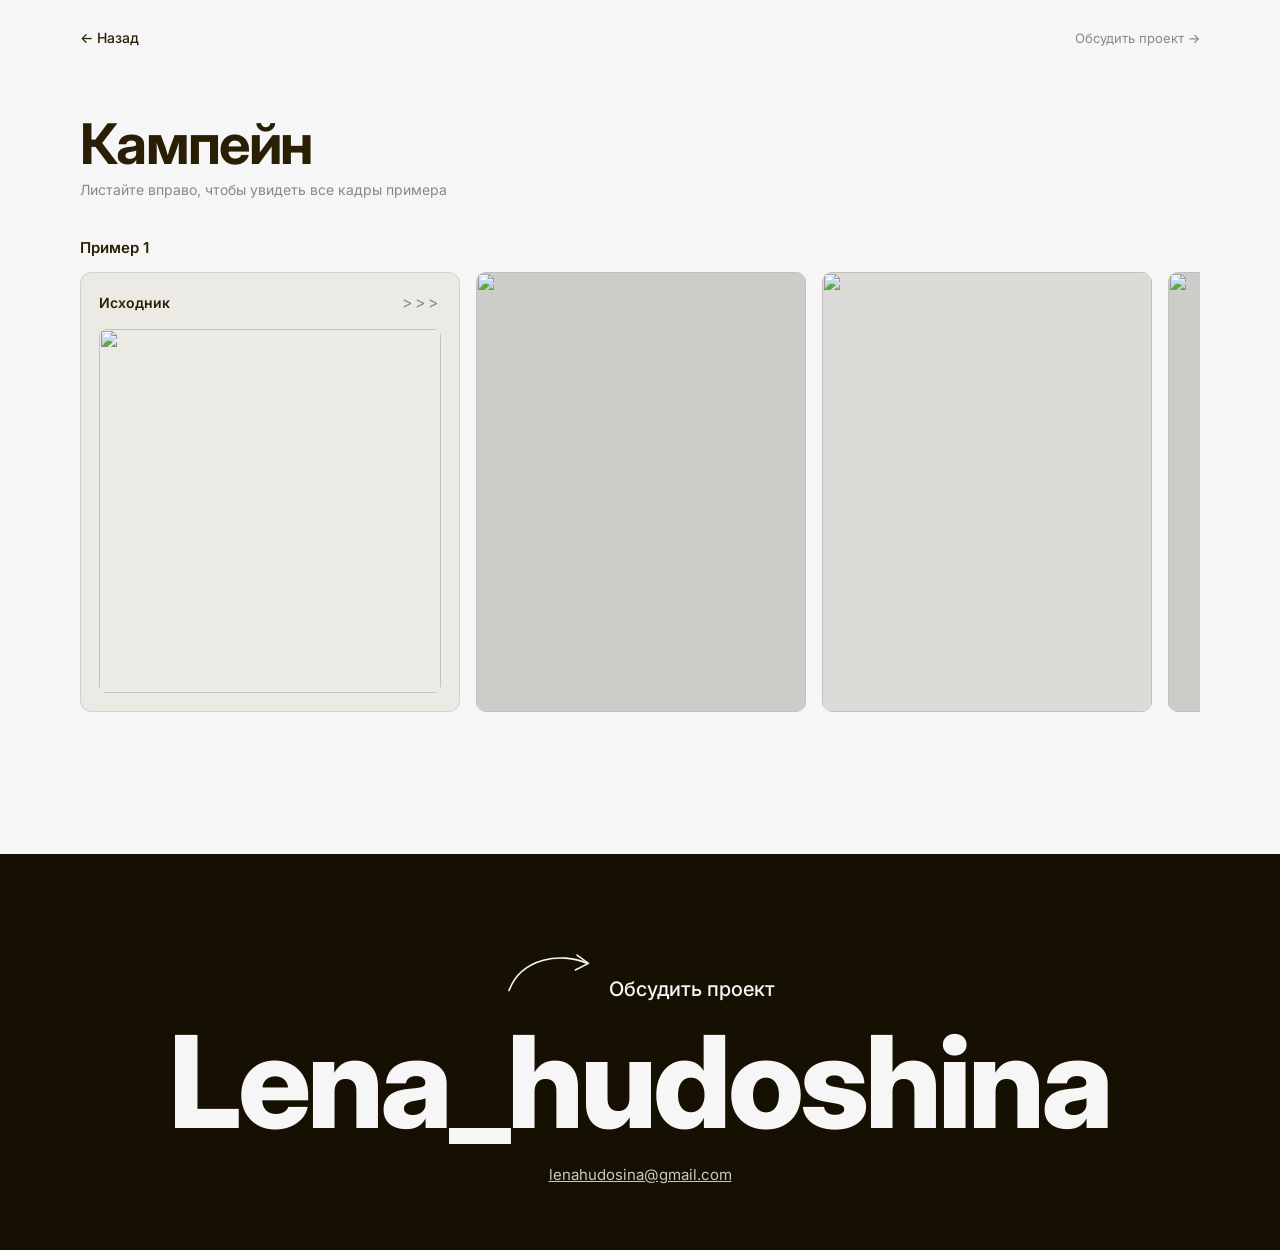
==== cases/campaign.html @ 888ae45e "Add files via upload" ====
<!DOCTYPE html>
<html lang="ru">
<head>
  <meta charset="UTF-8" />
  <meta name="viewport" content="width=device-width, initial-scale=1.0" />
  <title>Имиджевый Кампейн — Лена Худошина</title>
  <link rel="preconnect" href="https://fonts.googleapis.com" />
  <link rel="preconnect" href="https://fonts.gstatic.com" crossorigin />
  <link href="https://fonts.googleapis.com/css2?family=Inter:wght@400;500;600;700;800&display=swap" rel="stylesheet" />
  <link rel="stylesheet" href="../styles.css" />
</head>
<body>
  <div class="wrap">
    <header class="site-header">
      <a class="back" href="../index.html">← Назад</a>
      <a href="https://t.me/lena_hudoshinaa" target="_blank" rel="noopener" class="nav-link">Обсудить<span class="np"> проект</span> <span class="arr">→</span></a>
    </header>

    <section class="case">
      <h1 class="case-title">Кампейн</h1>
      <p class="case-sub">Листайте вправо, чтобы увидеть все кадры примера</p>

      <div class="example">
        <p class="example-name">Пример 1</p>
        <div class="scroll-row">
          <div class="preview-card">
            <div class="pv-top"><span class="pv-label">Исходник</span><span class="pv-hint">&gt;&gt;&gt;</span></div>
            <div class="pv-img"><img src="../images/cases/campaign/ex1-source.jpg" alt="" /></div>
          </div>
          <div class="shot"><img src="../images/cases/campaign/ex1-1.jpg" alt="" /></div>
          <div class="shot"><img src="../images/cases/campaign/ex1-2.jpg" alt="" /></div>
          <div class="shot"><img src="../images/cases/campaign/ex1-3.jpg" alt="" /></div>
          <div class="shot"><img src="../images/cases/campaign/ex1-4.jpg" alt="" /></div>
          <div class="shot"><img src="../images/cases/campaign/ex1-5.jpg" alt="" /></div>
          <div class="shot"><img src="../images/cases/campaign/ex1-6.jpg" alt="" /></div>
        </div>
      </div>
    </section>
  </div>

  <footer class="cta" id="cta">
    <div class="cta-inner">
      <div class="cta-top">
        <svg class="cta-arrow" viewBox="0 0 110 70" fill="none" aria-hidden="true">
          <path d="M5 55 C 20 15, 70 8, 100 22" stroke="currentColor" stroke-width="2" stroke-linecap="round"/>
          <path d="M88 12 L102 22 L86 30" stroke="currentColor" stroke-width="2" stroke-linecap="round" stroke-linejoin="round"/>
        </svg>
        <a href="https://t.me/lena_hudoshinaa" target="_blank" rel="noopener" class="cta-text">Обсудить проект</a>
      </div>
      <div class="wordmark">Lena_hudoshina</div>
      <a href="mailto:lenahudosina@gmail.com" class="cta-mail">lenahudosina@gmail.com</a>
    </div>
  </footer>
</body>
</html>
---- styles.css ----
:root{
  --bg:#F6F6F6;
  --ink:#2A1E05;
  --muted:#8C8780;
  --accent:#161002;
  --cream:#F6F6F6;
  --ph:#DCDAD7;
  --ph2:#CECCC9;
  --maxw:1200px;
}

*{box-sizing:border-box;margin:0;padding:0;}
html{scroll-behavior:smooth;}
body{
  background:var(--bg);
  color:var(--ink);
  font-family:"Inter",-apple-system,BlinkMacSystemFont,"Segoe UI",Helvetica,Arial,sans-serif;
  -webkit-font-smoothing:antialiased;
  line-height:1.45;
}
img{display:block;width:100%;height:100%;object-fit:cover;}
a{color:inherit;text-decoration:none;}
.arr{font-weight:500;}

.wrap{max-width:var(--maxw);margin:0 auto;padding:0 40px;}

/* Header */
.site-header{
  display:flex;justify-content:space-between;align-items:center;
  padding:28px 0;font-size:14px;
}
.logo{font-weight:500;letter-spacing:.02em;}
.nav-link{font-size:13px;color:var(--muted);}

/* Hero */
.hero{
  display:grid;grid-template-columns:1fr 1fr;gap:0 40px;
  grid-template-areas:
    "title media"
    "sub   media"
    "btn   media";
  grid-template-rows:auto auto 1fr;
  align-items:start;padding:24px 0 90px;
}
.hero-title{
  grid-area:title;
  font-size:clamp(40px,6vw,76px);
  font-weight:700;line-height:.9;letter-spacing:-.04em;
  margin-bottom:48px;
}
.hero-media{grid-area:media;}
.hero-sub{
  grid-area:sub;
  font-size:15px;color:var(--ink);margin-bottom:34px;line-height:1.18;letter-spacing:-.01em;
}
.btn{grid-area:btn;align-self:start;}
.btn{
  display:flex;align-items:stretch;gap:8px;
  background:var(--accent);
  padding:8px;border-radius:10px;min-width:340px;
}
.btn-label{
  flex:1;display:flex;align-items:center;justify-content:center;
  color:var(--cream);font-size:18px;font-weight:500;padding:16px;
}
.btn-arrow{
  flex:0 0 auto;width:64px;
  display:flex;align-items:center;justify-content:center;
  background:var(--cream);color:var(--ink);
  font-size:20px;border-radius:7px;
}

.hero-media{position:relative;align-self:stretch;min-height:420px;}
.hero-main{
  position:absolute;right:0;top:0;width:62%;height:100%;
  border-radius:10px;
}
.source{
  position:absolute;left:0;top:34%;width:34%;
}
.source img{aspect-ratio:5/4;border-radius:10px;}
.source figcaption{font-size:12px;color:var(--muted);margin-top:8px;}
.hero-arrow{
  position:absolute;left:28%;top:52%;width:120px;height:90px;color:var(--ink);
}

/* decorative corner brackets */
.bracket{position:absolute;width:34px;height:34px;pointer-events:none;}
.bracket-tr{right:-10px;top:-10px;border-top:2px solid var(--ink);border-right:2px solid var(--ink);}
.bracket-bl{left:-10px;bottom:-10px;border-bottom:2px solid var(--ink);border-left:2px solid var(--ink);}
.bracket-tl{left:-10px;top:-10px;border-top:2px solid var(--ink);border-left:2px solid var(--ink);}
.bracket-br{right:-10px;bottom:-10px;border-bottom:2px solid var(--ink);border-right:2px solid var(--ink);}

/* Section heads */
.section-title{font-size:clamp(26px,3vw,34px);font-weight:700;letter-spacing:-.01em;}
.section-note{font-size:13px;color:var(--muted);margin-top:6px;}

/* Works */
.works{padding:30px 0 80px;border-top:1px solid rgba(0,0,0,.12);}
.works-grid{
  display:grid;grid-template-columns:1fr 1fr;gap:42px 36px;margin-top:40px;
}
.card-img{display:block;width:100%;aspect-ratio:4/3;background:var(--ph);border-radius:8px;overflow:hidden;}
.card:nth-child(even) .card-img{background:var(--ph2);}
.card-foot{display:flex;justify-content:space-between;align-items:center;margin-top:14px;}
.card-name{font-size:16px;font-weight:600;}
.card-link{font-size:12px;color:var(--muted);}

/* Why */
.why{
  display:grid;grid-template-columns:1.15fr .85fr;gap:60px;
  padding:60px 0 90px;align-items:start;
}
.why-list .section-title{margin-bottom:0;padding-bottom:18px;border-bottom:1px solid rgba(0,0,0,.18);}
.reason{padding:22px 0 8px;border-bottom:1px solid rgba(0,0,0,.18);}
.reason .num{font-size:11px;color:var(--muted);display:block;margin-bottom:6px;}
.reason h3{font-size:19px;font-weight:600;margin-bottom:8px;}
.reason p{font-size:14px;color:var(--ink);max-width:420px;line-height:1.31;letter-spacing:-.01em;}
.why-media{position:relative;}
.why-media img{aspect-ratio:3/4;border-radius:10px;}

/* CTA / footer — full bleed */
.cta{
  background:var(--accent);color:var(--cream);
  width:100%;padding:90px 0 64px;
}
.cta-inner{max-width:var(--maxw);margin:0 auto;padding:0 40px;text-align:center;}
.cta-top{display:flex;align-items:flex-end;justify-content:center;gap:14px;}
.cta-arrow{width:90px;height:60px;color:var(--cream);}
.cta-text{font-size:20px;font-weight:500;}
.wordmark{
  font-size:clamp(40px,11vw,128px);font-weight:800;letter-spacing:-.03em;
  line-height:1;margin-top:14px;white-space:nowrap;text-align:center;
}
.cta-mail{
  display:block;text-align:center;margin-top:18px;
  font-size:15px;color:var(--cream);opacity:.8;text-decoration:underline;
}

/* ===== Case pages ===== */
.back{font-size:14px;color:var(--ink);font-weight:500;}
.case{padding:24px 0 90px;}
.case-title{
  font-size:clamp(34px,5vw,56px);font-weight:700;letter-spacing:-.03em;
  line-height:1;margin:16px 0 8px;
}
.case-sub{font-size:14px;color:var(--muted);margin-bottom:36px;}

/* example = horizontal-scroll row; rows stack vertically */
.example{margin-bottom:40px;}
.example-name{font-size:15px;font-weight:600;margin-bottom:14px;}
.scroll-row{
  display:flex;gap:16px;overflow-x:auto;padding-bottom:12px;
  scroll-snap-type:x mandatory;-webkit-overflow-scrolling:touch;
  scrollbar-width:thin;
}
.scroll-row > *{flex:0 0 auto;scroll-snap-align:start;}
.scroll-row .shot{
  height:440px;aspect-ratio:3/4;background:var(--ph);
  border-radius:10px;overflow:hidden;
}
.scroll-row .shot:nth-child(even){background:var(--ph2);}
.scroll-row .shot.wide{aspect-ratio:864/588;}
.scroll-row .shot video{width:100%;height:100%;object-fit:cover;display:block;background:#000;}
.preview-card{
  position:relative;height:440px;width:380px;
  background:#ECEAE5;border:1px solid rgba(42,30,5,.12);
  border-radius:12px;padding:18px;display:flex;flex-direction:column;
}
.preview-card .pv-top{display:flex;justify-content:space-between;align-items:center;margin-bottom:14px;}
.preview-card .pv-label{font-size:14px;font-weight:600;color:var(--ink);}
.preview-card .pv-hint{font-size:16px;color:var(--muted);letter-spacing:2px;}
.preview-card .pv-img{flex:1;border-radius:8px;overflow:hidden;}
.case-actions{
  display:flex;align-items:center;gap:16px;margin-top:48px;flex-wrap:wrap;
}
.btn-ghost{
  display:inline-flex;align-items:center;gap:8px;
  border:1px solid rgba(42,30,5,.35);border-radius:10px;
  padding:18px 26px;font-size:16px;font-weight:500;color:var(--ink);
}
.case-actions .btn{min-width:300px;}

@media(max-width:760px){
  .case{padding:8px 0 56px;}
  .scroll-row .shot{height:340px;}
  .preview-card{height:340px;width:280px;padding:14px;}
  .case-actions{flex-direction:column;align-items:stretch;}
  .btn-ghost{justify-content:center;}
  .case-actions .btn{min-width:0;width:100%;}
}

/* Mobile — 1:1 with Figma (390px frame) */
@media(max-width:760px){
  .wrap{padding:0 24px;}
  .nav-link .np{display:none;}
  .nav-link{font-size:13px;}

  /* hero: title -> photo -> text -> button (DOM order) */
  .hero{display:flex;flex-direction:column;gap:0;padding:0 0 56px;}
  .hero-title{font-size:44px;line-height:.88;letter-spacing:-.055em;margin:0 0 28px;}
  /* hero composition — exact proportions from Figma (390px frame) */
  .hero-media{position:relative;width:100%;aspect-ratio:342/300;min-height:0;height:auto;margin-bottom:24px;}
  .hero-main{position:absolute;right:0;top:0;left:auto;width:68%;height:92%;border-radius:8px;}
  .source{position:absolute;left:0;top:38%;width:33%;}
  .source img{aspect-ratio:112/95;border-radius:8px;}
  .hero-arrow{left:26%;top:58%;width:64px;height:48px;}
  .hero-sub{margin:0 0 28px;font-size:15px;}
  .btn{min-width:0;width:100%;}

  .works{padding:24px 0 56px;}
  .works-grid{grid-template-columns:1fr;gap:30px;margin-top:24px;}
  .card-img{aspect-ratio:342/300;}
  .section-title{font-size:32px;}

  .why{grid-template-columns:1fr;gap:0;padding:40px 0 40px;}
  .why-media{max-width:none;margin-top:40px;}
  .why-media img{aspect-ratio:341/426;}

  .cta{padding:56px 0 44px;}
  .cta-inner{padding:0 16px;}
  .cta-arrow{width:60px;height:42px;}
  .cta-text{font-size:18px;}
  .wordmark{font-size:11vw;}
}
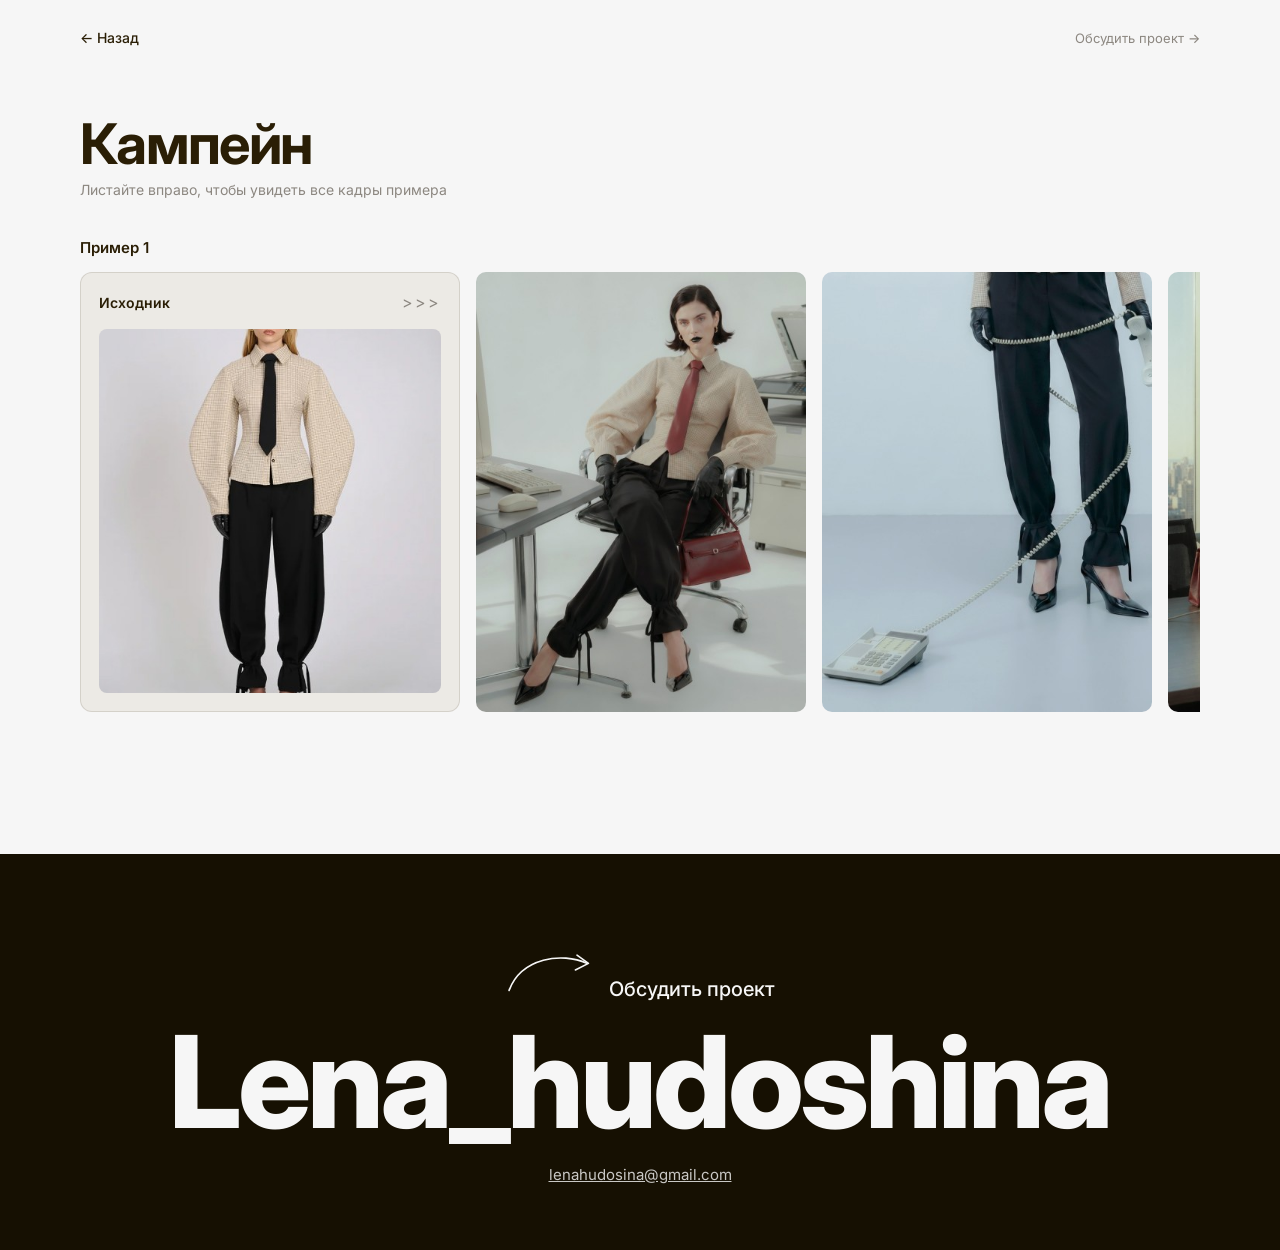
==== commit 8d78a510: "Update campaign.html" ====
--- a/cases/campaign.html
+++ b/cases/campaign.html
@@ -1,55 +1,55 @@
 <!DOCTYPE html>
 <html lang="ru">
 <head>
-  <meta charset="UTF-8" />
-  <meta name="viewport" content="width=device-width, initial-scale=1.0" />
-  <title>Имиджевый Кампейн — Лена Худошина</title>
-  <link rel="preconnect" href="https://fonts.googleapis.com" />
-  <link rel="preconnect" href="https://fonts.gstatic.com" crossorigin />
-  <link href="https://fonts.googleapis.com/css2?family=Inter:wght@400;500;600;700;800&display=swap" rel="stylesheet" />
-  <link rel="stylesheet" href="../styles.css" />
+<meta charset="UTF-8" />
+<meta name="viewport" content="width=device-width, initial-scale=1.0" />
+<title>Имиджевый Кампейн — Лена Худошина</title>
+<link rel="preconnect" href="https://fonts.googleapis.com" />
+<link rel="preconnect" href="https://fonts.gstatic.com" crossorigin />
+<link href="https://fonts.googleapis.com/css2?family=Inter:wght@400;500;600;700;800&display=swap" rel="stylesheet" />
+<link rel="stylesheet" href="../styles.css" />
 </head>
 <body>
-  <div class="wrap">
-    <header class="site-header">
-      <a class="back" href="../index.html">← Назад</a>
-      <a href="https://t.me/lena_hudoshinaa" target="_blank" rel="noopener" class="nav-link">Обсудить<span class="np"> проект</span> <span class="arr">→</span></a>
-    </header>
+<div class="wrap">
+<header class="site-header">
+<a class="back" href="../index.html">← Назад</a>
+<a href="https://t.me/lena_hudoshinaa" target="_blank" rel="noopener" class="nav-link">Обсудить<span class="np"> проект</span> <span class="arr">→</span></a>
+</header>
 
-    <section class="case">
-      <h1 class="case-title">Кампейн</h1>
-      <p class="case-sub">Листайте вправо, чтобы увидеть все кадры примера</p>
+<section class="case">
+<h1 class="case-title">Кампейн</h1>
+<p class="case-sub">Листайте вправо, чтобы увидеть все кадры примера</p>
 
-      <div class="example">
-        <p class="example-name">Пример 1</p>
-        <div class="scroll-row">
-          <div class="preview-card">
-            <div class="pv-top"><span class="pv-label">Исходник</span><span class="pv-hint">&gt;&gt;&gt;</span></div>
-            <div class="pv-img"><img src="../images/cases/campaign/ex1-source.jpg" alt="" /></div>
-          </div>
-          <div class="shot"><img src="../images/cases/campaign/ex1-1.jpg" alt="" /></div>
-          <div class="shot"><img src="../images/cases/campaign/ex1-2.jpg" alt="" /></div>
-          <div class="shot"><img src="../images/cases/campaign/ex1-3.jpg" alt="" /></div>
-          <div class="shot"><img src="../images/cases/campaign/ex1-4.jpg" alt="" /></div>
-          <div class="shot"><img src="../images/cases/campaign/ex1-5.jpg" alt="" /></div>
-          <div class="shot"><img src="../images/cases/campaign/ex1-6.jpg" alt="" /></div>
-        </div>
-      </div>
-    </section>
-  </div>
+<div class="example">
+<p class="example-name">Пример 1</p>
+<div class="scroll-row">
+<div class="preview-card">
+<div class="pv-top"><span class="pv-label">Исходник</span><span class="pv-hint">&gt;&gt;&gt;</span></div>
+<div class="pv-img"><img src="../ex1-source.jpg" alt="" /></div>
+</div>
+<div class="shot"><img src="../ex1-1.jpg" alt="" /></div>
+<div class="shot"><img src="../ex1-2.jpg" alt="" /></div>
+<div class="shot"><img src="../ex1-3.jpg" alt="" /></div>
+<div class="shot"><img src="../ex1-4.jpg" alt="" /></div>
+<div class="shot"><img src="../ex1-5.jpg" alt="" /></div>
+<div class="shot"><img src="../ex1-6.jpg" alt="" /></div>
+</div>
+</div>
+</section>
+</div>
 
-  <footer class="cta" id="cta">
-    <div class="cta-inner">
-      <div class="cta-top">
-        <svg class="cta-arrow" viewBox="0 0 110 70" fill="none" aria-hidden="true">
-          <path d="M5 55 C 20 15, 70 8, 100 22" stroke="currentColor" stroke-width="2" stroke-linecap="round"/>
-          <path d="M88 12 L102 22 L86 30" stroke="currentColor" stroke-width="2" stroke-linecap="round" stroke-linejoin="round"/>
-        </svg>
-        <a href="https://t.me/lena_hudoshinaa" target="_blank" rel="noopener" class="cta-text">Обсудить проект</a>
-      </div>
-      <div class="wordmark">Lena_hudoshina</div>
-      <a href="mailto:lenahudosina@gmail.com" class="cta-mail">lenahudosina@gmail.com</a>
-    </div>
-  </footer>
+<footer class="cta" id="cta">
+<div class="cta-inner">
+<div class="cta-top">
+<svg class="cta-arrow" viewBox="0 0 110 70" fill="none" aria-hidden="true">
+<path d="M5 55 C 20 15, 70 8, 100 22" stroke="currentColor" stroke-width="2" stroke-linecap="round"/>
+<path d="M88 12 L102 22 L86 30" stroke="currentColor" stroke-width="2" stroke-linecap="round" stroke-linejoin="round"/>
+</svg>
+<a href="https://t.me/lena_hudoshinaa" target="_blank" rel="noopener" class="cta-text">Обсудить проект</a>
+</div>
+<div class="wordmark">Lena_hudoshina</div>
+<a href="mailto:lenahudosina@gmail.com" class="cta-mail">lenahudosina@gmail.com</a>
+</div>
+</footer>
 </body>
 </html>
